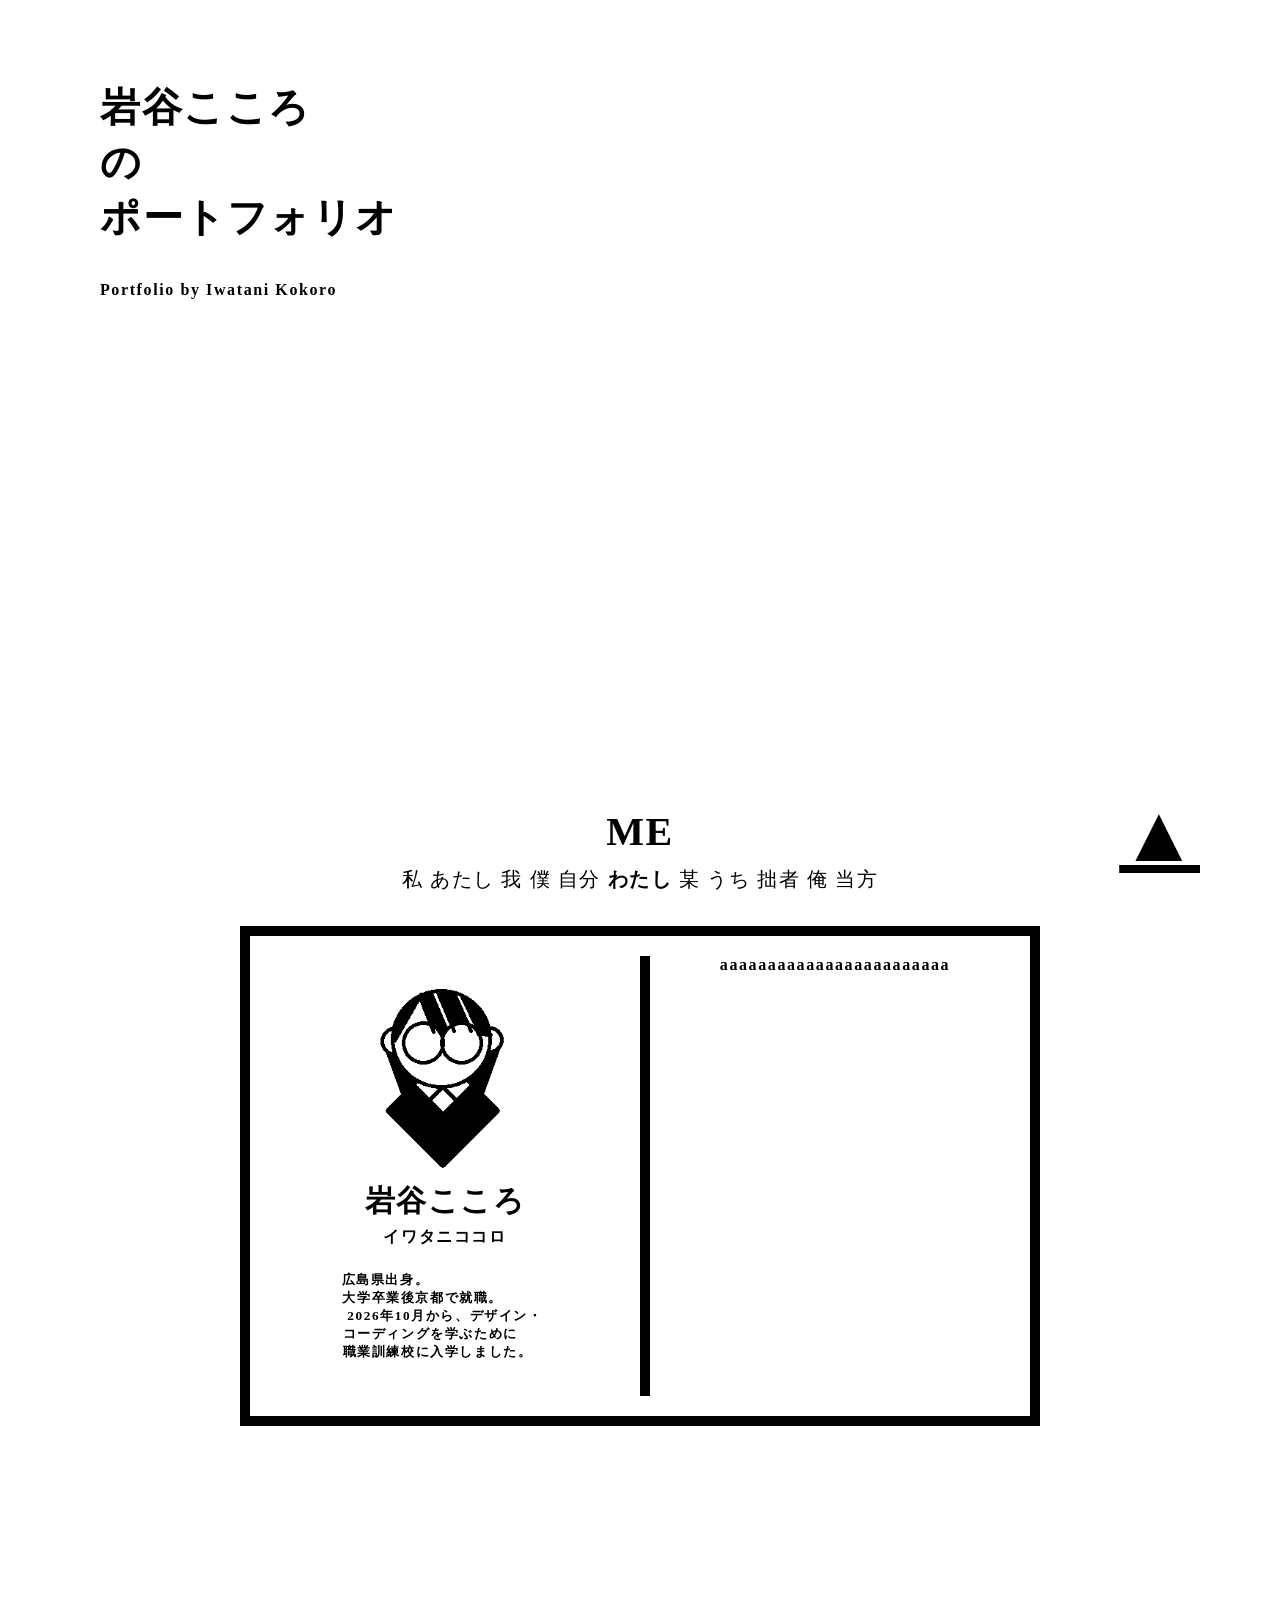
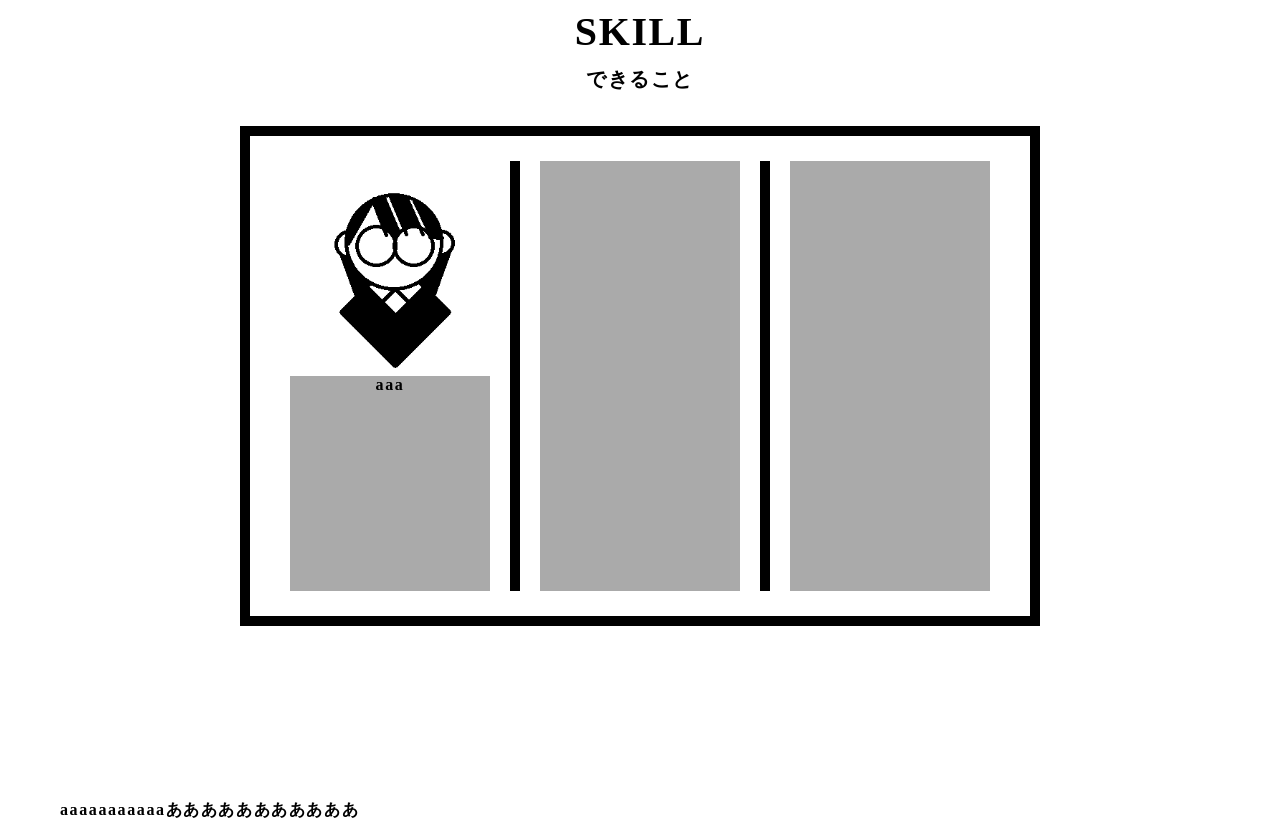
==== 02_homepage/index.html @ 26ed7f84 "Add files via upload" ====
<html>
	<head>
		<meta charset="UTF-8">
		<meta name="viewport" content="width=device-width, initial-scale=1.0">
		<meta name="robots" content="noindex">
		<link rel="stylesheet" href="style.css"> 
	</head>

	
    <body>
        <div class="page box">

            <div class="box1" style="position:relative;">
                <div style="position:absolute; width:1200px; top:80px; left:40px;">
                    
                    <div class="title">
                        岩谷こころ<br>
                        の<br>
                        ポートフォリオ
                    </div><br><br>
                    Portfolio by Iwatani Kokoro

                </div>
            </div>

            <div class="box2">
					<p class="title">
                        ME
                    </p>
					<p class="title2">
                        <span style="font-weight: 300;">
                            私 あたし 我 僕 自分 
                        </span>
                        <strong>
                            わたし
                        </strong>
                        <span style="font-weight: 300;">
                            某 うち 拙者 俺 当方
                        </span>
                    </p>

                    <div class="blank">
                    </div>

                    <div class="center">
					    <div class="box3 border-left">
                            <img src="image/me.png" height="50%">
						    <p class="title3">
                                岩谷こころ
                            </p>
                            <P>
                                イワタニココロ
                            </P>
                            
                            <h5>
                                広島県出身。&emsp;&emsp;&emsp;&emsp;&emsp;&emsp;&emsp;&emsp;<br>
                                大学卒業後京都で就職。&emsp;&emsp;&emsp;<br>
                                2026年10月から、デザイン・<br>
                                コーディングを学ぶために&emsp;&emsp;<br>
                                職業訓練校に入学しました。&emsp;
                            </h5>

					    </div>

					    <div class="box3 border-right" style="position:relative;">
                            <div style="position:absolute; width:400px; height:440px; 
                                top:20px; left:0px; border-left: 10px solid #000;">
                            </div>
						    aaaaaaaaaaaaaaaaaaaaaaaa
					    </div>

					    <div style="clear:both;"></div>


			        </div>



                    
			</div>


            <div class="box2">
					<p class="title">
                        SKILL
                    </p>
					<p class="title2">
                       できること
                    </p>

                    <div class="blank">
                    </div>

                        <div class="box4">
			                <div style="width:200px; height:430px; background-color:#aaaaaa;">
                                <img src="image/me.png" height="50%">
                                aaa
                            </div>

			                <div style="width:10px; height:430px; background-color:#000000;">
                            </div>

			                <div style="width:200px; height:430px; background-color:#aaaaaa;">

                            </div>

                            <div style="width:10px; height:430px; background-color:#000000;">
                            </div>

			                <div style="width:200px; height:430px; background-color:#aaaaaa;">

                            </div>
		                </div>
                        



            </div>   






            aaaaaaaaaaaあああああああああああ
        </div>





        <a href="#" id="return-to-top">▲</a>
    </body>



</html>
---- 02_homepage/style.css ----
html {
    scroll-behavior: smooth;
    margin: 0;
    padding: 0;
}

* {
    box-sizing: border-box;
}

body {
    margin: 0;
    padding: 0;
    font-weight: bold;
    letter-spacing: 0.1em;
}

div {
    overflow: hidden;
    width: 100%;
    max-width: 1200px;
    margin: 0 auto;
}

a {
    cursor: pointer;
}

p {
  line-height: 1.5;
  margin-top: 2px;
  margin-bottom: 2px;
}

#return-to-top {
    position: fixed;
    bottom: 10px;
    right: 60px;
    padding: 10px 20px;
    border-radius: 5px;
    cursor: pointer;
	font-size:80px;
	color:#000000;
}

.page {
  width: 100%;
  max-width: 1200px;
  margin: 0 auto;
  padding: 0 20px;
}

.box{
	overflow-wrap: break-word;
}

.title {
	font-size:40px;
	color:#000000
}

.title2 {
    font-size:20px;
    color:#000000
}

.title3 {
    font-size:30px;
    color:#000000
}

.center {
	margin:0 auto; 
	width:800px; 
	box-sizing:border-box;
}

.blank {
    width: 100%;
    max-width: 1200px;
    height: 30px;
    background-color: #ffffff;
    margin: 0 auto;
}

.box1 {
    width: 100%;
    max-width: 1200px;
    height: 800px;
    background-color: #ffffff;
    margin: 0 auto;
}

.box2 {
    width: 100%;
    max-width: 1200px;
    height: 800px;
    background-color: #ffffff;
    text-align: center;
    margin: 0 auto;
}

.box3{
    float: left;
    width: 400px;
    max-width: 400px;
    height: 500px;
    background-color: #ffffff;
    box-sizing: border-box;
    padding: 20px;
}

.box4 {
    width:800px; 
    height:500px;
    margin:0 auto; 
    border:10px solid #000000; 
    padding:30px; display:flex; 
    justify-content:space-between; 
    align-items:center;
}

.border {
    border: 10px solid #000000; 
}



.border-left {
    border-left: 10px solid #000000;
    border-right: 0px solid #000000;
    border-top: 10px solid #000000;
    border-bottom: 10px solid #000000;
}

.border-right {
    border-left: 0px solid #000000;
    border-right: 10px solid #000000;
    border-top: 10px solid #000000;
    border-bottom: 10px solid #000000;
}
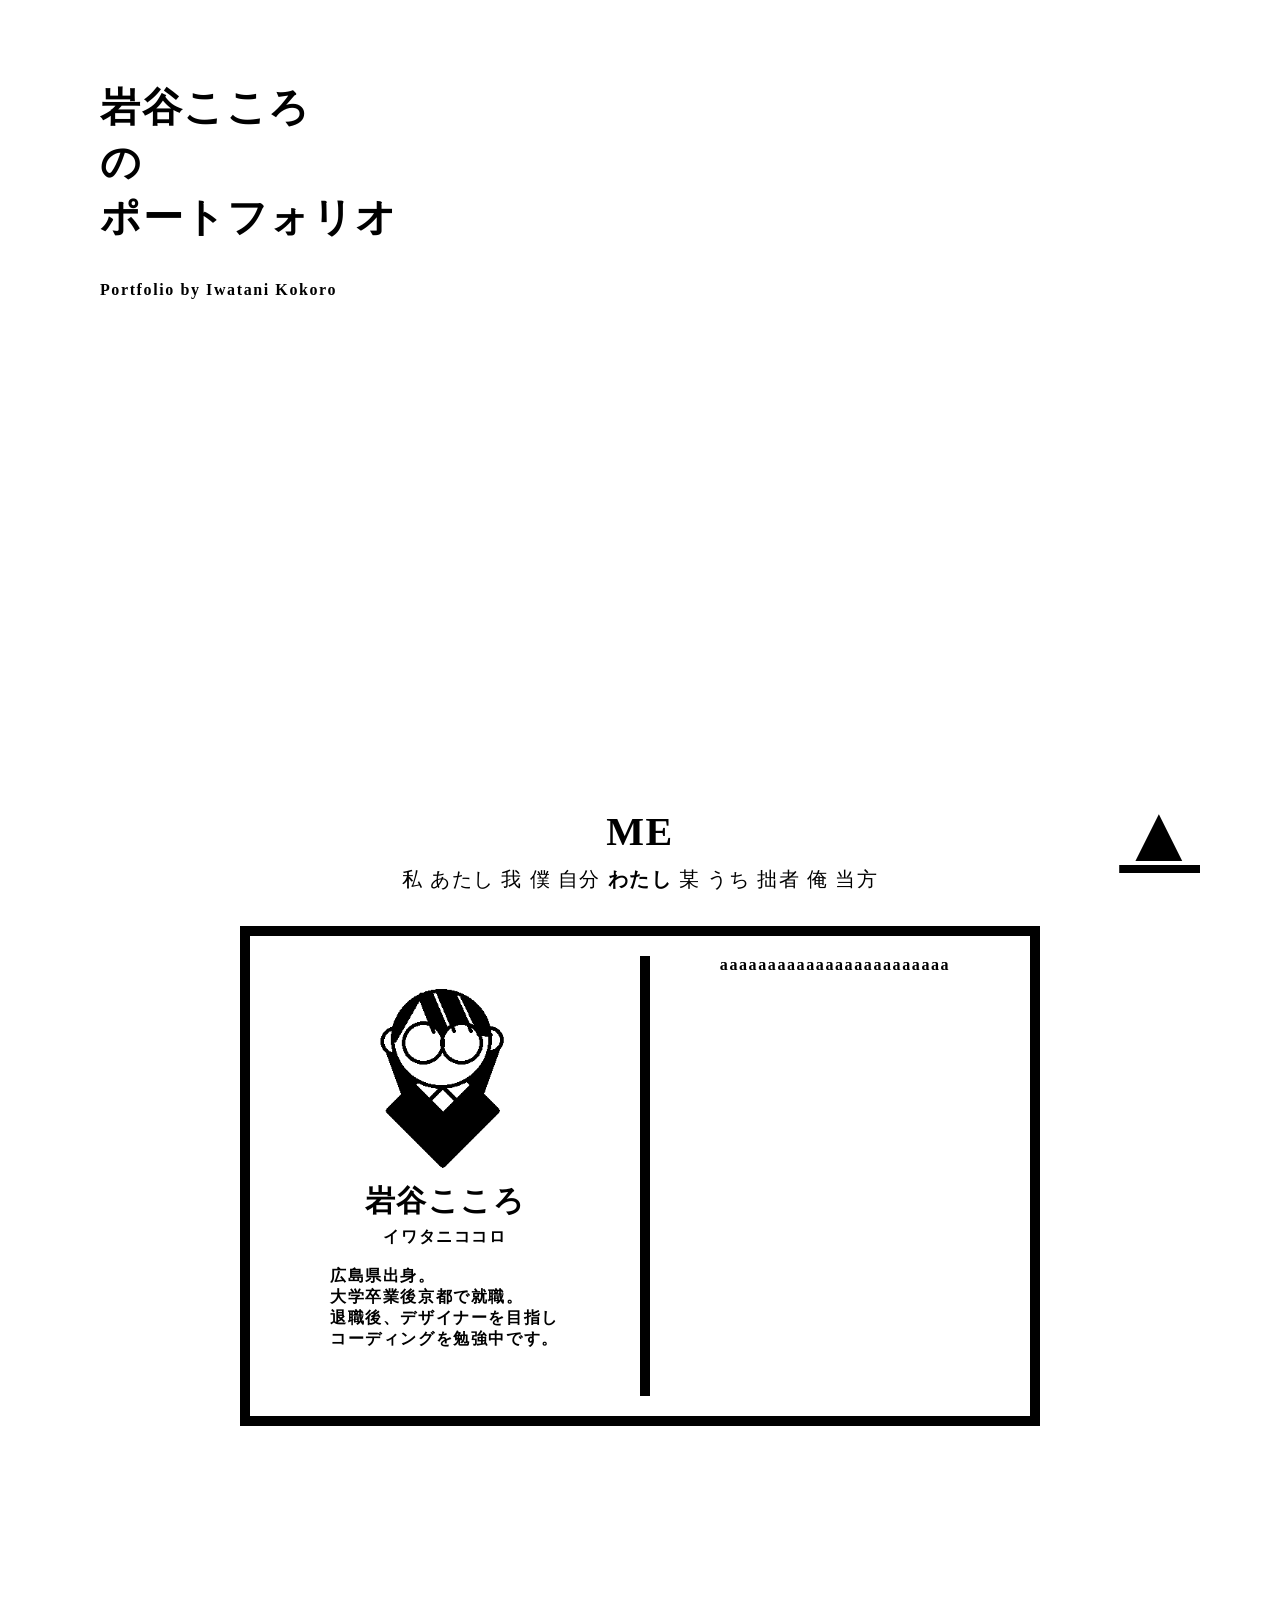
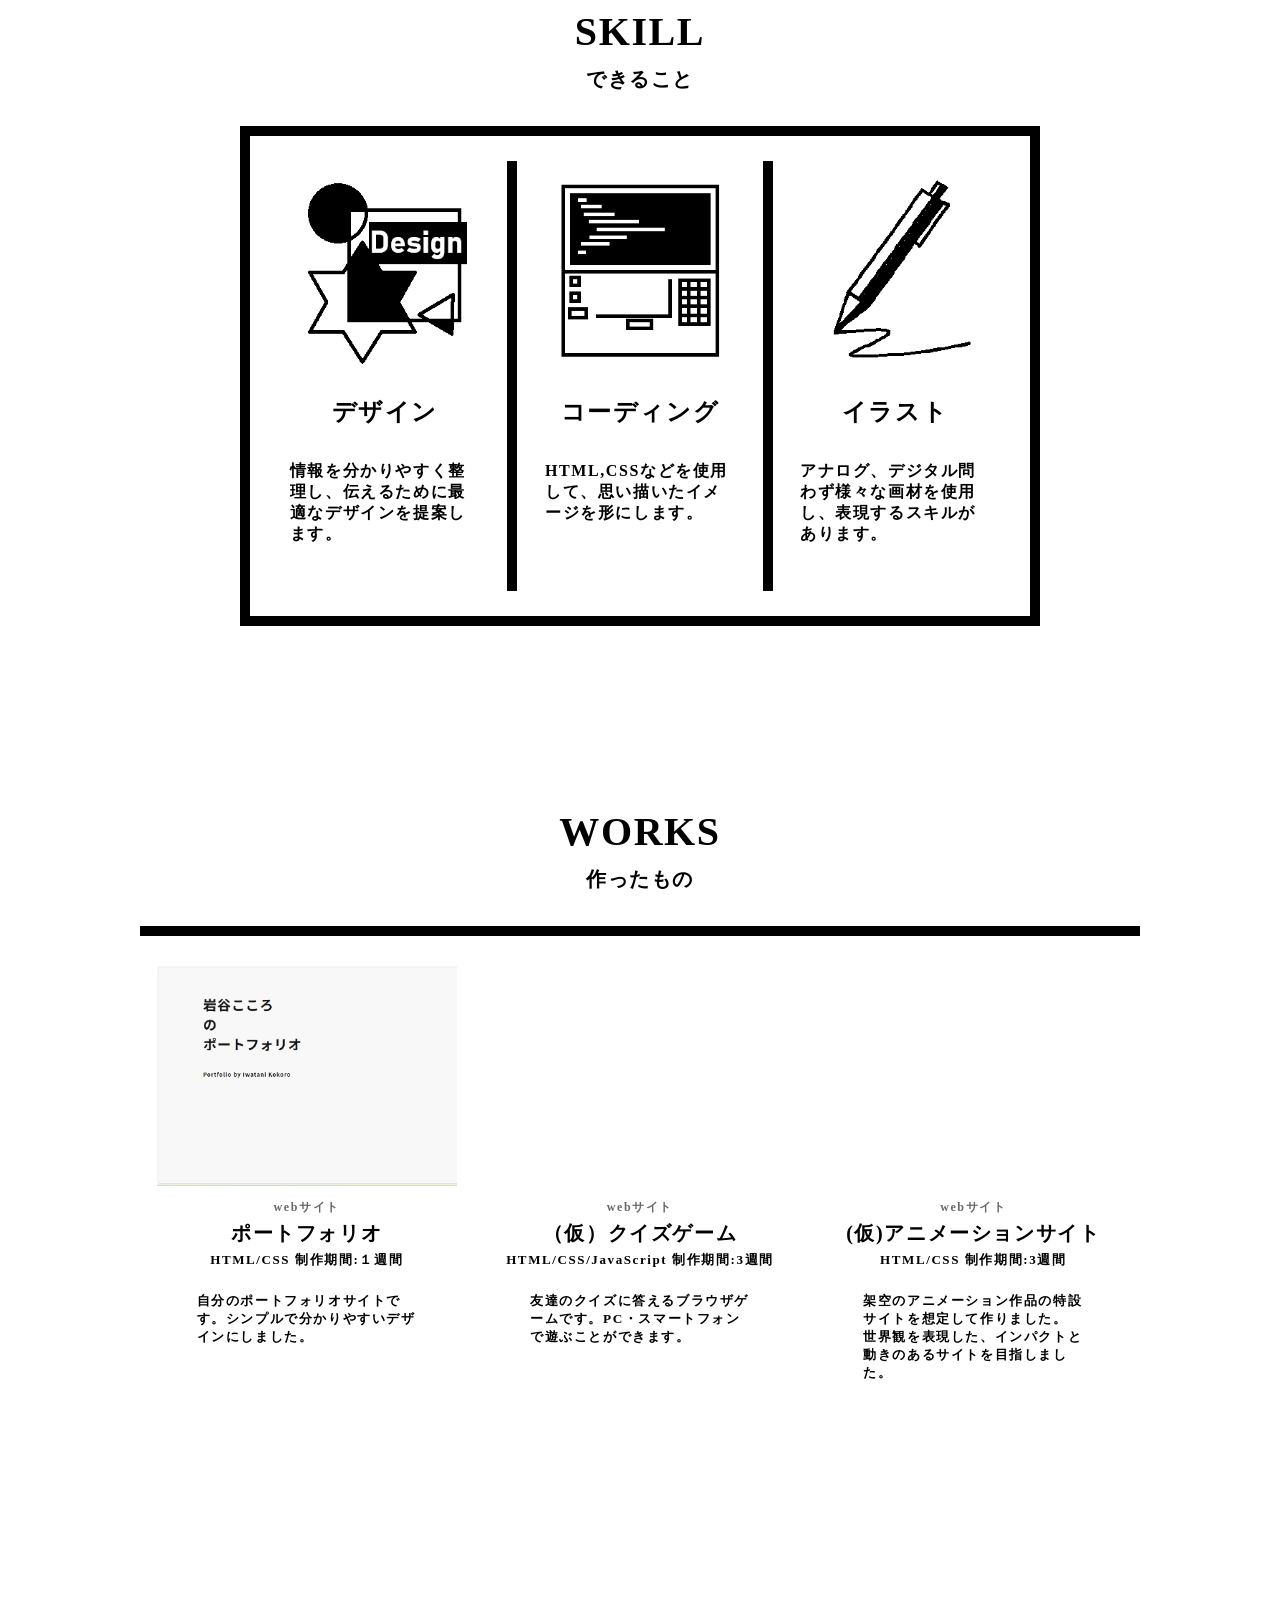
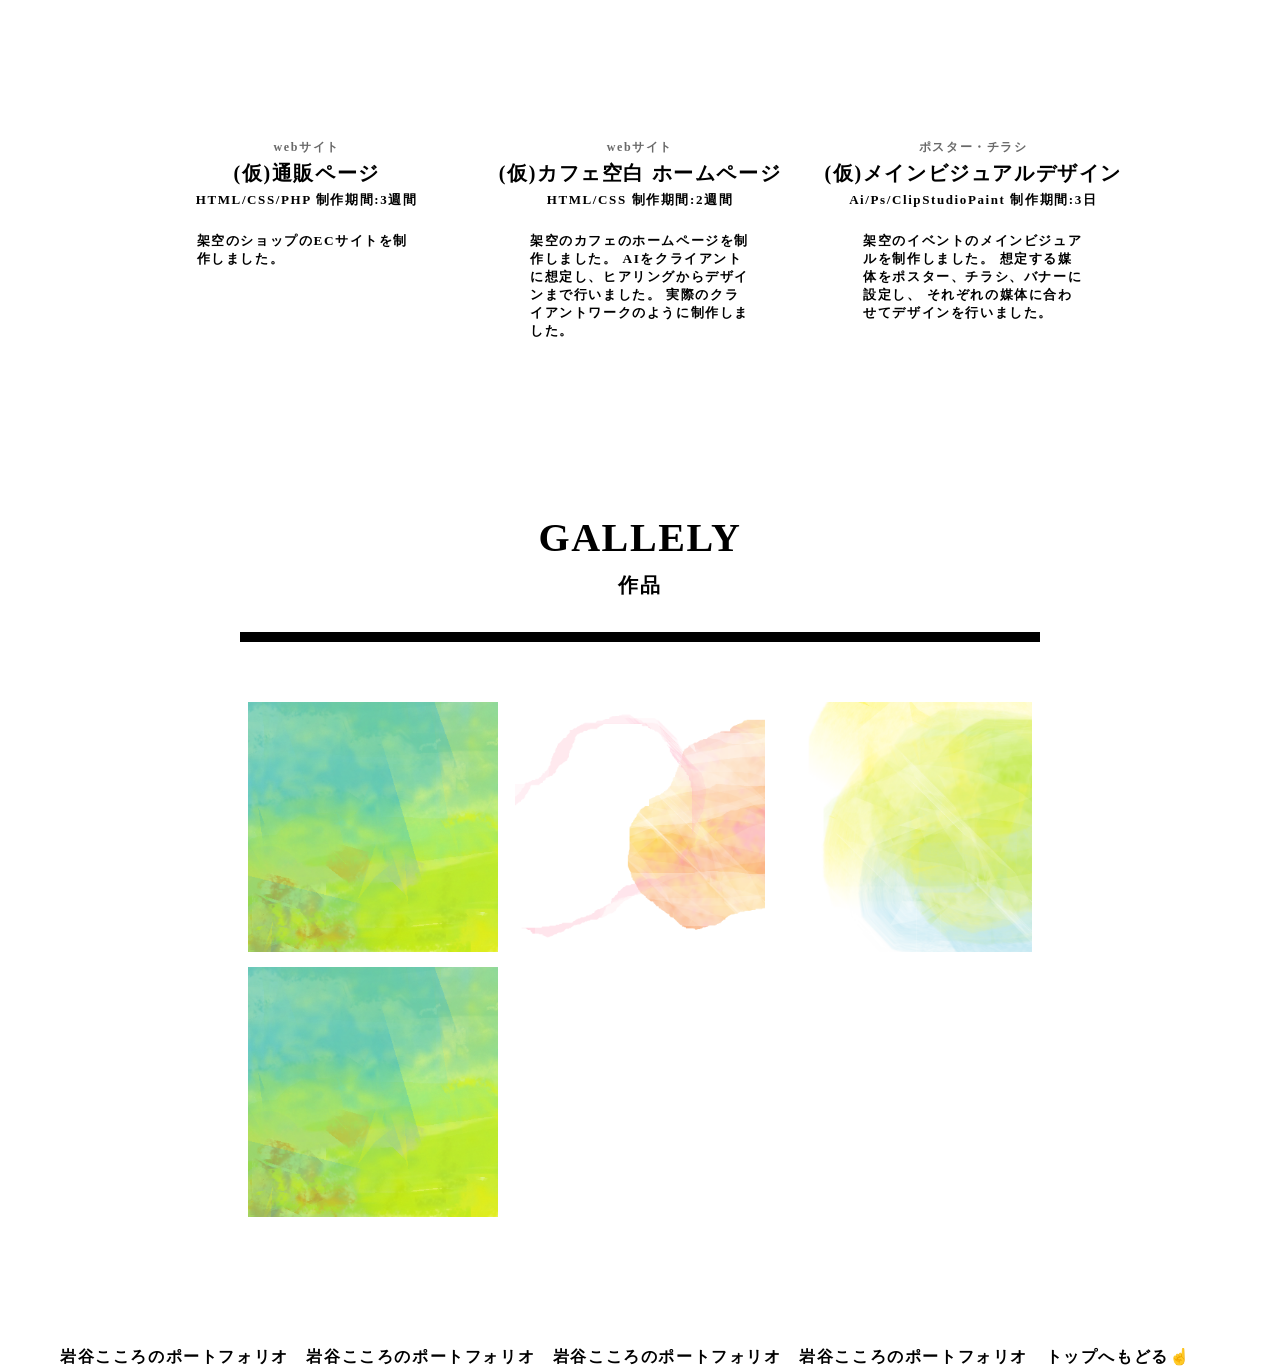
==== commit 5930c655: "Add files via upload" ====
--- a/02_homepage/index.html
+++ b/02_homepage/index.html
@@ -4,6 +4,8 @@
 		<meta name="viewport" content="width=device-width, initial-scale=1.0">
 		<meta name="robots" content="noindex">
 		<link rel="stylesheet" href="style.css"> 
+        <link rel="stylesheet" href="hover.css"> 
+
 	</head>
 
 	
@@ -23,106 +25,295 @@
                 </div>
             </div>
 
+            <div class="box2" style="height: 800px;">
+				<p class="title">
+                    ME
+                </p>
+				<p class="title2">
+                    <span style="font-weight: 300;">
+                        私 あたし 我 僕 自分 
+                    </span>
+                    <strong>
+                        わたし
+                    </strong>
+                    <span style="font-weight: 300;">
+                        某 うち 拙者 俺 当方
+                    </span>
+                </p>
+                <div class="blank"></div>
+
+                <div class="center">
+					<div class="box3 border-left" style="position:relative;">
+                        <img src="image/me.png" height="50%">
+						<p class="title3">
+                            岩谷こころ
+                        </p>
+                        <P>
+                            イワタニココロ
+                        </P>
+                            
+                        <div style="position:absolute; top:330px; left:0px; text-align: left; padding-left: 80px; padding-right: 80px;">
+                            広島県出身。<br>
+                            大学卒業後京都で就職。<br>
+                            退職後、デザイナーを目指し<br>
+                            コーディングを勉強中です。<br>
+                        </div>
+					</div>
+
+					<div class="box3 border-right" style="position:relative;">
+                        <div style="position:absolute; width:400px; height:440px; top:20px; left:0px; border-left: 10px solid #000;">
+                        </div>
+						aaaaaaaaaaaaaaaaaaaaaaaa
+					</div>
+
+					<div style="clear:both;"></div>
+
+			    </div> 
+		    </div>
+
+
+            <div class="box2" style="height: 800px;">
+				<p class="title">
+                    SKILL
+                </p>
+				<p class="title2">
+                    できること
+                </p>
+                <div class="blank"></div>
+
+                <div class="box4">
+
+                    <div style="width:1px; height:430px;">
+                    </div>
+
+			        <div class="box5" style="position:relative;">
+                        <img src="image/icon_design.png" height="50%">
+                        <h2>デザイン</h2> 
+                            <div style="position:absolute;" class="box6">
+                                情報を分かりやすく整理し、伝えるために最適なデザインを提案します。
+                            </div>
+                    </div>
+
+			        <div style="width:10px; height:430px; background-color:#000000;">
+                    </div>
+
+			        <div class="box5" style="position:relative;">
+                        <img src="image/icon_cording.png" height="50%">
+                        <h2>コーディング</h2> 
+                            <div style="position:absolute;" class="box6">
+                                HTML,CSSなどを使用して、思い描いたイメージを形にします。
+                            </div>
+                    </div>
+
+                    <div style="width:10px; height:430px; background-color:#000000;">
+                    </div>
+
+			        <div class="box5" style="position:relative;">
+                        <img src="image/icon_drawing.png" height="50%">
+                        <h2>イラスト</h2> 
+                            <div style="position:absolute;" class="box6">
+                                アナログ、デジタル問わず様々な画材を使用し、表現するスキルがあります。
+                            </div>
+                    </div>
+                    
+                    <div style="width:1px; height:430px;">
+                    </div>
+
+		        </div>
+            </div>   
+
+
             <div class="box2">
-					<p class="title">
-                        ME
-                    </p>
-					<p class="title2">
-                        <span style="font-weight: 300;">
-                            私 あたし 我 僕 自分 
-                        </span>
-                        <strong>
-                            わたし
-                        </strong>
-                        <span style="font-weight: 300;">
-                            某 うち 拙者 俺 当方
-                        </span>
-                    </p>
-
-                    <div class="blank">
-                    </div>
-
-                    <div class="center">
-					    <div class="box3 border-left">
-                            <img src="image/me.png" height="50%">
-						    <p class="title3">
-                                岩谷こころ
-                            </p>
-                            <P>
-                                イワタニココロ
-                            </P>
-                            
-                            <h5>
-                                広島県出身。&emsp;&emsp;&emsp;&emsp;&emsp;&emsp;&emsp;&emsp;<br>
-                                大学卒業後京都で就職。&emsp;&emsp;&emsp;<br>
-                                2026年10月から、デザイン・<br>
-                                コーディングを学ぶために&emsp;&emsp;<br>
-                                職業訓練校に入学しました。&emsp;
-                            </h5>
-
-					    </div>
-
-					    <div class="box3 border-right" style="position:relative;">
-                            <div style="position:absolute; width:400px; height:440px; 
-                                top:20px; left:0px; border-left: 10px solid #000;">
-                            </div>
-						    aaaaaaaaaaaaaaaaaaaaaaaa
-					    </div>
-
-					    <div style="clear:both;"></div>
-
-
-			        </div>
-
-
-
-                    
-			</div>
-
+				<p class="title">
+                    WORKS
+                </p>
+				<p class="title2">
+                    作ったもの
+                </p>
+                <div class="blank"></div>
+
+                <div style=" width: 1000px; height:10px; background-color: #000000;">
+                </div>
+                <div class="blank"></div>
+
+                <div class="box7">
+                    <div class="box8">
+                        <img class="hvr-grow" src="image/work01.png" height="100%">
+                    </div>
+
+                    <div class="box8">
+                    </div>
+
+                    <div class="box8">
+                    </div>
+                </div>
+
+                <div class="blank2"></div>
+
+                <div class="box7">
+                    <div class="box8">
+                        <p class="title5">webサイト</p>
+                        <p class="title2">
+                            ポートフォリオ
+                        </p>
+                        <p class="title4">
+                            HTML/CSS 制作期間:１週間
+                        </p>
+                        <h5 style="padding-left: 40px; padding-right: 40px; text-align: left;">
+                            自分のポートフォリオサイトです。シンプルで分かりやすいデザインにしました。
+                        </h5>
+                    </div>
+
+                    <div class="box8">
+                        <p class="title5">webサイト</p>
+                        <p class="title2">
+                            （仮）クイズゲーム
+                        </p>
+                        <p class="title4">
+                            HTML/CSS/JavaScript 制作期間:3週間
+                        </p>
+                        <h5 style="padding-left: 40px; padding-right: 40px; text-align: left;">
+                            友達のクイズに答えるブラウザゲームです。PC・スマートフォンで遊ぶことができます。
+                        </h5>
+                    </div>
+
+                    <div class="box8">
+                        <p class="title5">webサイト</p>
+                        <p class="title2">
+                            (仮)アニメーションサイト
+                        </p>
+                        <p class="title4">
+                            HTML/CSS 制作期間:3週間
+                        </p>
+                        <h5 style="padding-left: 40px; padding-right: 40px; text-align: left;">
+                            架空のアニメーション作品の特設サイトを想定して作りました。
+                            世界観を表現した、インパクトと動きのあるサイトを目指しました。
+                        </h5>
+                    </div>
+                </div>
+
+                <div class="blank"></div>
+                <div class="blank"></div>
+
+                <div class="blank"></div>
+
+                <div class="box7">
+                    <div class="box8">
+                    </div>
+
+                    <div class="box8">
+                    </div>
+
+                    <div class="box8">
+                    </div>
+                </div>
+
+                <div class="blank2"></div>
+
+                <div class="box7">
+                    <div class="box8">
+                        <p class="title5">webサイト</p>
+                        <p class="title2">
+                            (仮)通販ページ
+                        </p>
+                        <p class="title4">
+                            HTML/CSS/PHP 制作期間:3週間
+                        </p>
+                        <h5 style="padding-left: 40px; padding-right: 40px; text-align: left;">
+                            架空のショップのECサイトを制作しました。
+                        </h5>
+                    </div>
+
+                    <div class="box8">
+                        <p class="title5">webサイト</p>
+                        <p class="title2">
+                            (仮)カフェ空白 ホームページ
+                        </p>
+                        <p class="title4">
+                            HTML/CSS 制作期間:2週間
+                        </p>
+                        <h5 style="padding-left: 40px; padding-right: 40px; text-align: left;">
+                            架空のカフェのホームページを制作しました。
+                            AIをクライアントに想定し、ヒアリングからデザインまで行いました。
+                            実際のクライアントワークのように制作しました。
+                        </h5>
+                    </div>
+
+                    <div class="box8">
+                        <p class="title5">ポスター・チラシ</p>
+                        <p class="title2">
+                            (仮)メインビジュアルデザイン
+                        </p>
+                        <p class="title4">
+                            Ai/Ps/ClipStudioPaint 制作期間:3日
+                        </p>
+                        <h5 style="padding-left: 40px; padding-right: 40px; text-align: left;">
+                            架空のイベントのメインビジュアルを制作しました。
+                            想定する媒体をポスター、チラシ、バナーに設定し、
+                            それぞれの媒体に合わせてデザインを行いました。
+                        </h5>
+                    </div>
+                </div>
+
+            </div>
+
+            <div class="blank"></div>
+            <div class="blank"></div>
+            <div class="blank"></div>
+            <div class="blank"></div>
+            <div class="blank"></div>
 
             <div class="box2">
-					<p class="title">
-                        SKILL
-                    </p>
-					<p class="title2">
-                       できること
-                    </p>
-
-                    <div class="blank">
-                    </div>
-
-                        <div class="box4">
-			                <div style="width:200px; height:430px; background-color:#aaaaaa;">
-                                <img src="image/me.png" height="50%">
-                                aaa
-                            </div>
-
-			                <div style="width:10px; height:430px; background-color:#000000;">
-                            </div>
-
-			                <div style="width:200px; height:430px; background-color:#aaaaaa;">
-
-                            </div>
-
-                            <div style="width:10px; height:430px; background-color:#000000;">
-                            </div>
-
-			                <div style="width:200px; height:430px; background-color:#aaaaaa;">
-
-                            </div>
-		                </div>
-                        
-
-
-
-            </div>   
-
-
-
-
-
-
-            aaaaaaaaaaaあああああああああああ
+				<p class="title">
+                    GALLELY
+                </p>
+				<p class="title2">
+                    作品
+                </p>
+                <div class="blank"></div>
+
+                <div style=" width: 800px; height:10px; background-color: #000000;">
+                </div>
+                <div class="blank"></div>
+                <div class="blank"></div>
+
+                <div class="box9">
+                    <div class="box10">
+                        <img src="image/image01.png" height="100%">
+                    </div>
+
+                    <div class="box10">
+                        <img src="image/image02.png" height="100%">
+                    </div>
+
+                    <div class="box10">
+                        <img src="image/image03.png" height="100%">
+                    </div>
+                </div>
+                <div class="blank3"></div>
+
+                <div class="box9">
+                    <div class="box10">
+                        <img src="image/image01.png" height="100%">
+                    </div>
+
+                    <div class="box10">
+                    </div>
+
+                    <div class="box10">
+                    </div>
+                </div>
+                <div class="blank"></div>
+            </div>
+
+
+
+            <div style="width: 100%; height: 100px; background-color: #ffffff;">
+            </div>
+            <div style="width: 100%; background-color: #ffffff;">
+                岩谷こころのポートフォリオ　岩谷こころのポートフォリオ　岩谷こころのポートフォリオ　岩谷こころのポートフォリオ　トップへもどる☝
+            </div>
+
         </div>
 
 
--- a/02_homepage/style.css
+++ b/02_homepage/style.css
@@ -39,8 +39,8 @@
     padding: 10px 20px;
     border-radius: 5px;
     cursor: pointer;
-	font-size:80px;
-	color:#000000;
+	font-size: 80px;
+	color: #000000;
 }
 
 .page {
@@ -55,24 +55,34 @@
 }
 
 .title {
-	font-size:40px;
-	color:#000000
+	font-size: 40px;
+	color: #000000
 }
 
 .title2 {
-    font-size:20px;
-    color:#000000
+    font-size: 20px;
+    color: #000000
 }
 
 .title3 {
-    font-size:30px;
-    color:#000000
+    font-size: 30px;
+    color: #000000
+}
+
+.title4 {
+    font-size: 13px;
+    color: #000000
+}
+
+.title5 {
+    font-size: 12px;
+    color: #696969
 }
 
 .center {
 	margin:0 auto; 
-	width:800px; 
-	box-sizing:border-box;
+	width: 800px; 
+	box-sizing: border-box;
 }
 
 .blank {
@@ -83,6 +93,22 @@
     margin: 0 auto;
 }
 
+.blank2 {
+    width: 100%;
+    max-width: 1200px;
+    height: 10px;
+    background-color: #ffffff;
+    margin: 0 auto;
+}
+
+.blank3 {
+    width: 100%;
+    max-width: 1200px;
+    height: 15px;
+    background-color: #ffffff;
+    margin: 0 auto;
+}
+
 .box1 {
     width: 100%;
     max-width: 1200px;
@@ -94,7 +120,6 @@
 .box2 {
     width: 100%;
     max-width: 1200px;
-    height: 800px;
     background-color: #ffffff;
     text-align: center;
     margin: 0 auto;
@@ -111,14 +136,59 @@
 }
 
 .box4 {
-    width:800px; 
-    height:500px;
-    margin:0 auto; 
-    border:10px solid #000000; 
-    padding:30px; display:flex; 
-    justify-content:space-between; 
-    align-items:center;
-}
+    width: 800px; 
+    height: 500px;
+    margin: 0 auto; 
+    border: 10px solid #000000; 
+    padding: 0px; 
+    display: flex; 
+    justify-content: space-between; 
+    align-items: center;
+}
+
+.box5 {
+    width: 200px;
+    height: 430px;
+    background-color: #ffffff; 
+}
+
+.box6 {
+    top: 300px;
+    left: 0px;
+    text-align: left;
+    padding-left: 5px;
+    padding-right: 5px;
+}
+
+.box7 {
+    width: 1000px; 
+    height: 220px;
+    margin: 0 auto; 
+    padding:0px; display:flex; 
+    justify-content: space-between; 
+    align-items: center;
+}
+
+.box8 {
+    width: 300px;
+    height: 220px;
+    background-color: #ffffff;
+}
+
+.box9 {
+    width: 800px; 
+    margin: 0 auto;  
+    display: flex; 
+    justify-content: space-between; 
+    align-items: center;
+}
+
+.box10 {
+    width: 250px;
+    height: 250px;
+    background-color: #ffffff; 
+}
+
 
 .border {
     border: 10px solid #000000; 
@@ -138,4 +208,4 @@
     border-right: 10px solid #000000;
     border-top: 10px solid #000000;
     border-bottom: 10px solid #000000;
-}+}
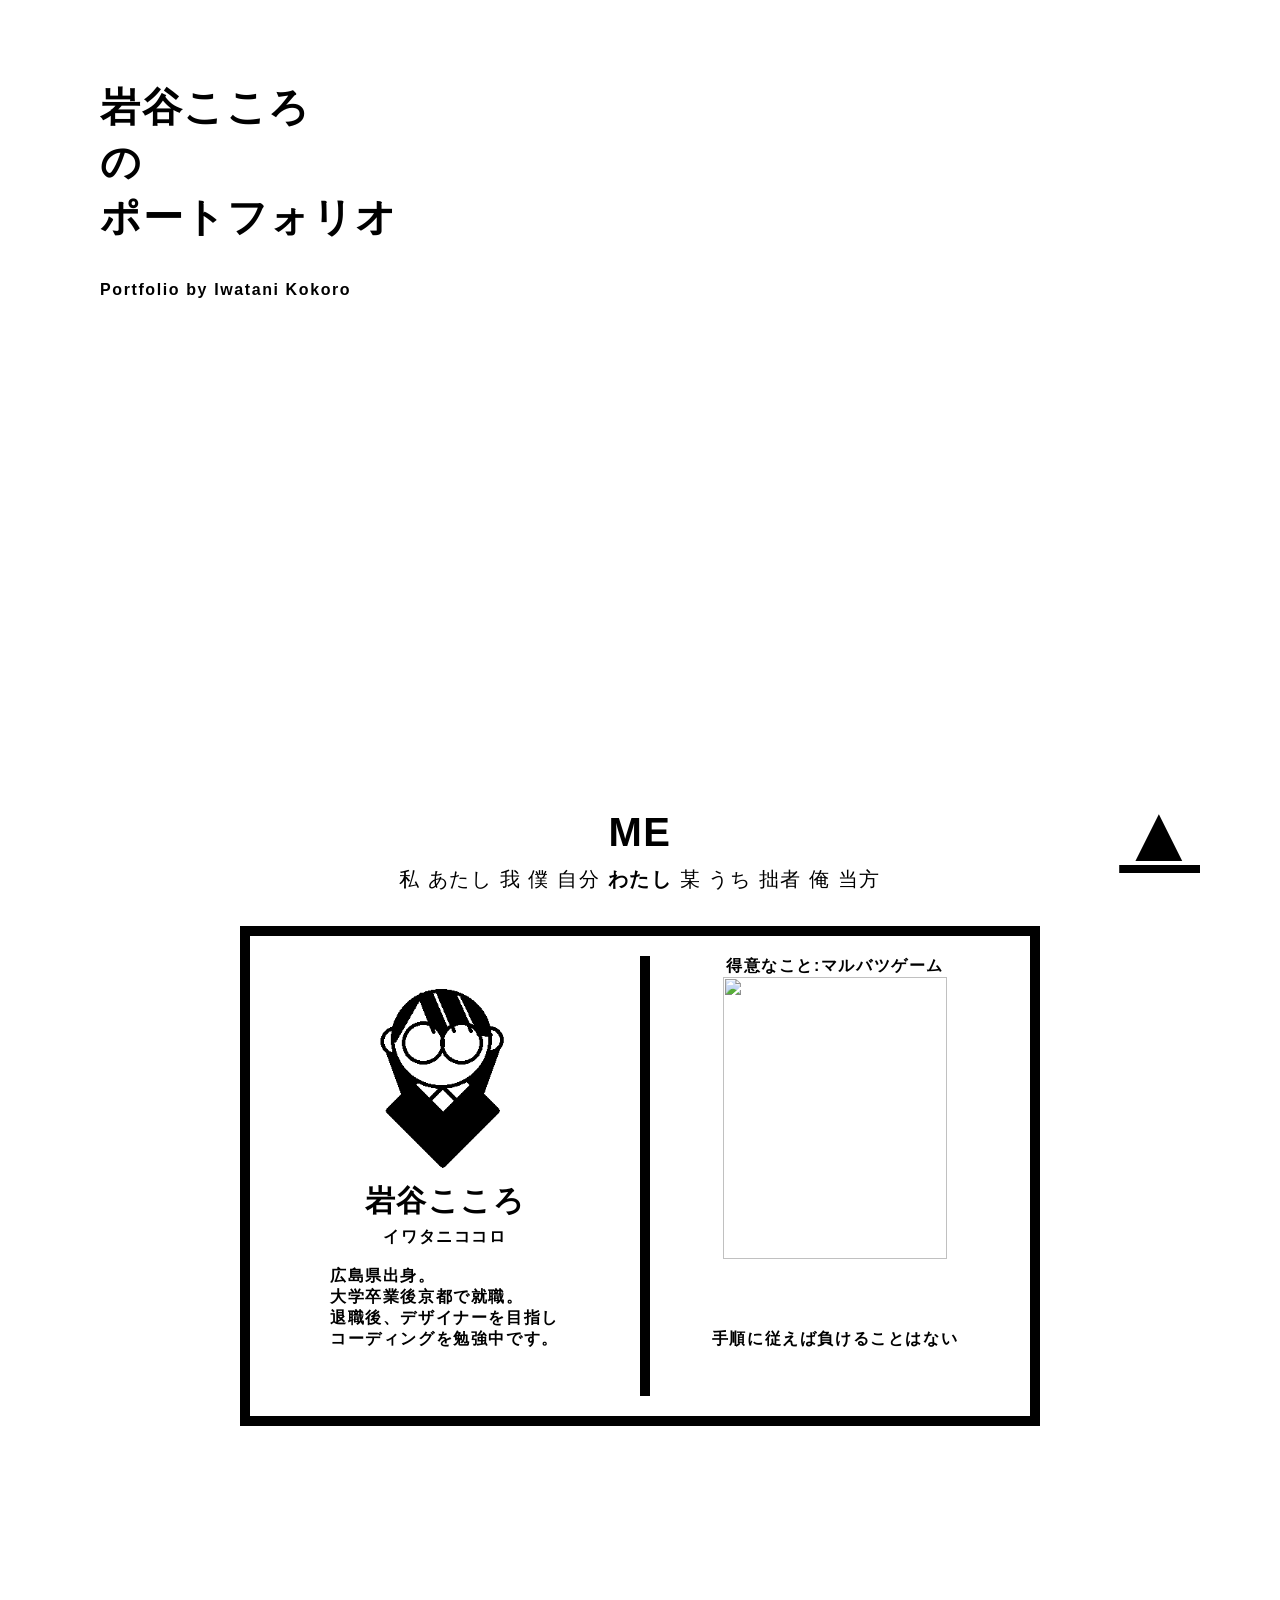
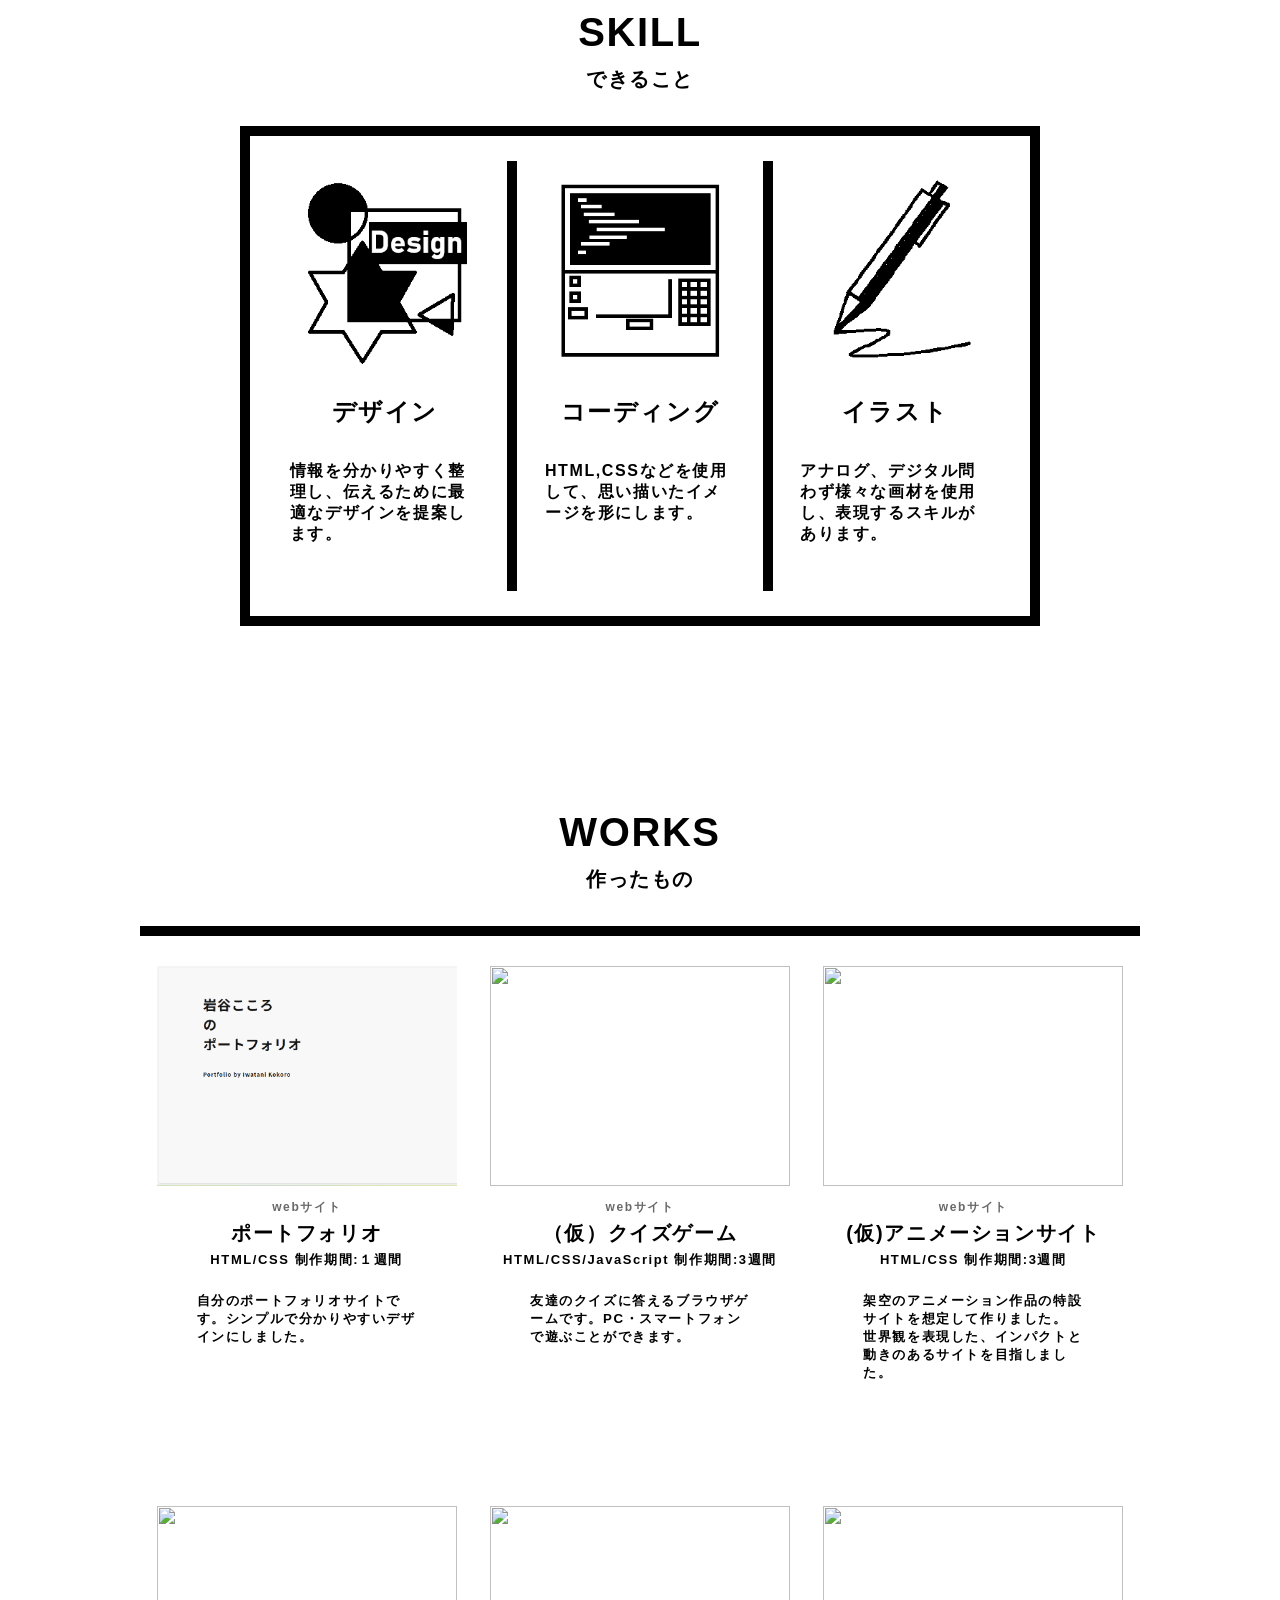
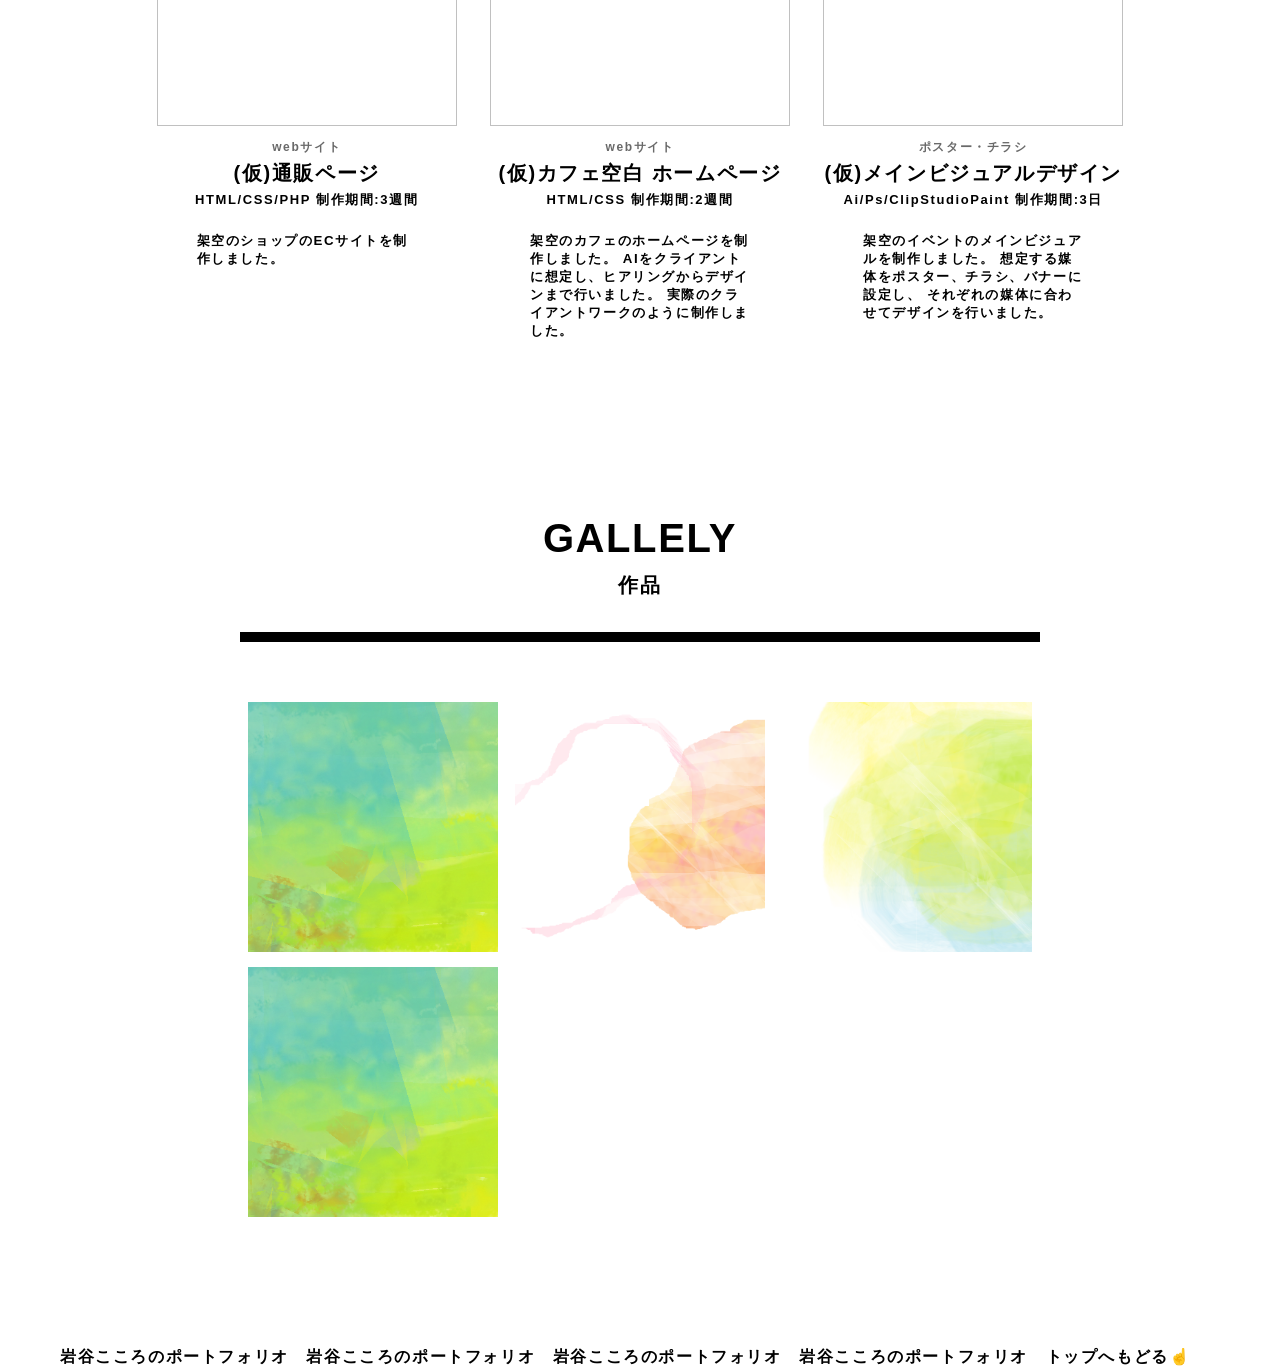
==== commit 8e1e1ab2: "Add files via upload" ====
--- a/02_homepage/index.html
+++ b/02_homepage/index.html
@@ -3,6 +3,7 @@
 		<meta charset="UTF-8">
 		<meta name="viewport" content="width=device-width, initial-scale=1.0">
 		<meta name="robots" content="noindex">
+        <meta name="viewport" contact="width=device-width, initial-scale=1.0">
 		<link rel="stylesheet" href="style.css"> 
         <link rel="stylesheet" href="hover.css"> 
 
@@ -63,7 +64,12 @@
 					<div class="box3 border-right" style="position:relative;">
                         <div style="position:absolute; width:400px; height:440px; top:20px; left:0px; border-left: 10px solid #000;">
                         </div>
-						aaaaaaaaaaaaaaaaaaaaaaaa
+						<div>
+                            得意なこと:マルバツゲーム
+                            <img src="image/game.png" height="80%">
+                            <br>
+                            手順に従えば負けることはない
+                        </div>
 					</div>
 
 					<div style="clear:both;"></div>
@@ -142,9 +148,11 @@
                     </div>
 
                     <div class="box8">
-                    </div>
-
-                    <div class="box8">
+                        <img class="hvr-grow" src="image/work02.png" height="100%">
+                    </div>
+
+                    <div class="box8">
+                        <img class="hvr-grow" src="image/work03.png" height="100%">
                     </div>
                 </div>
 
@@ -199,12 +207,16 @@
 
                 <div class="box7">
                     <div class="box8">
-                    </div>
-
-                    <div class="box8">
-                    </div>
-
-                    <div class="box8">
+                        <img class="hvr-grow" src="image/work04.png" height="100%">
+                    
+                    </div>
+
+                    <div class="box8">
+                        <img class="hvr-grow" src="image/work05.png" height="100%">
+                    </div>
+
+                    <div class="box8">
+                        <img class="hvr-grow" src="image/work06.png" height="100%">
                     </div>
                 </div>
 
--- a/02_homepage/style.css
+++ b/02_homepage/style.css
@@ -2,6 +2,24 @@
     scroll-behavior: smooth;
     margin: 0;
     padding: 0;
+}
+
+@media (max-width: 600px) {
+    .responsive-image {
+        background-image: url('small-image.jpg');
+    }
+}
+
+@media (min-width: 601px) and (max-width: 900px) {
+    .responsive-image {
+        background-image: url('medium-image.jpg');
+    }
+}
+
+@media (min-width: 901px) {
+    .responsive-image {
+        background-image: url('large-image.jpg');
+    }
 }
 
 * {
@@ -13,6 +31,7 @@
     padding: 0;
     font-weight: bold;
     letter-spacing: 0.1em;
+    font-family:"MS ゴシック", "MS Gothic", "Yu Gothic", "游ゴシック", YuGothic, "游ゴシック体", "ヒラギノ角ゴ Pro W3", sans-serif;
 }
 
 div {
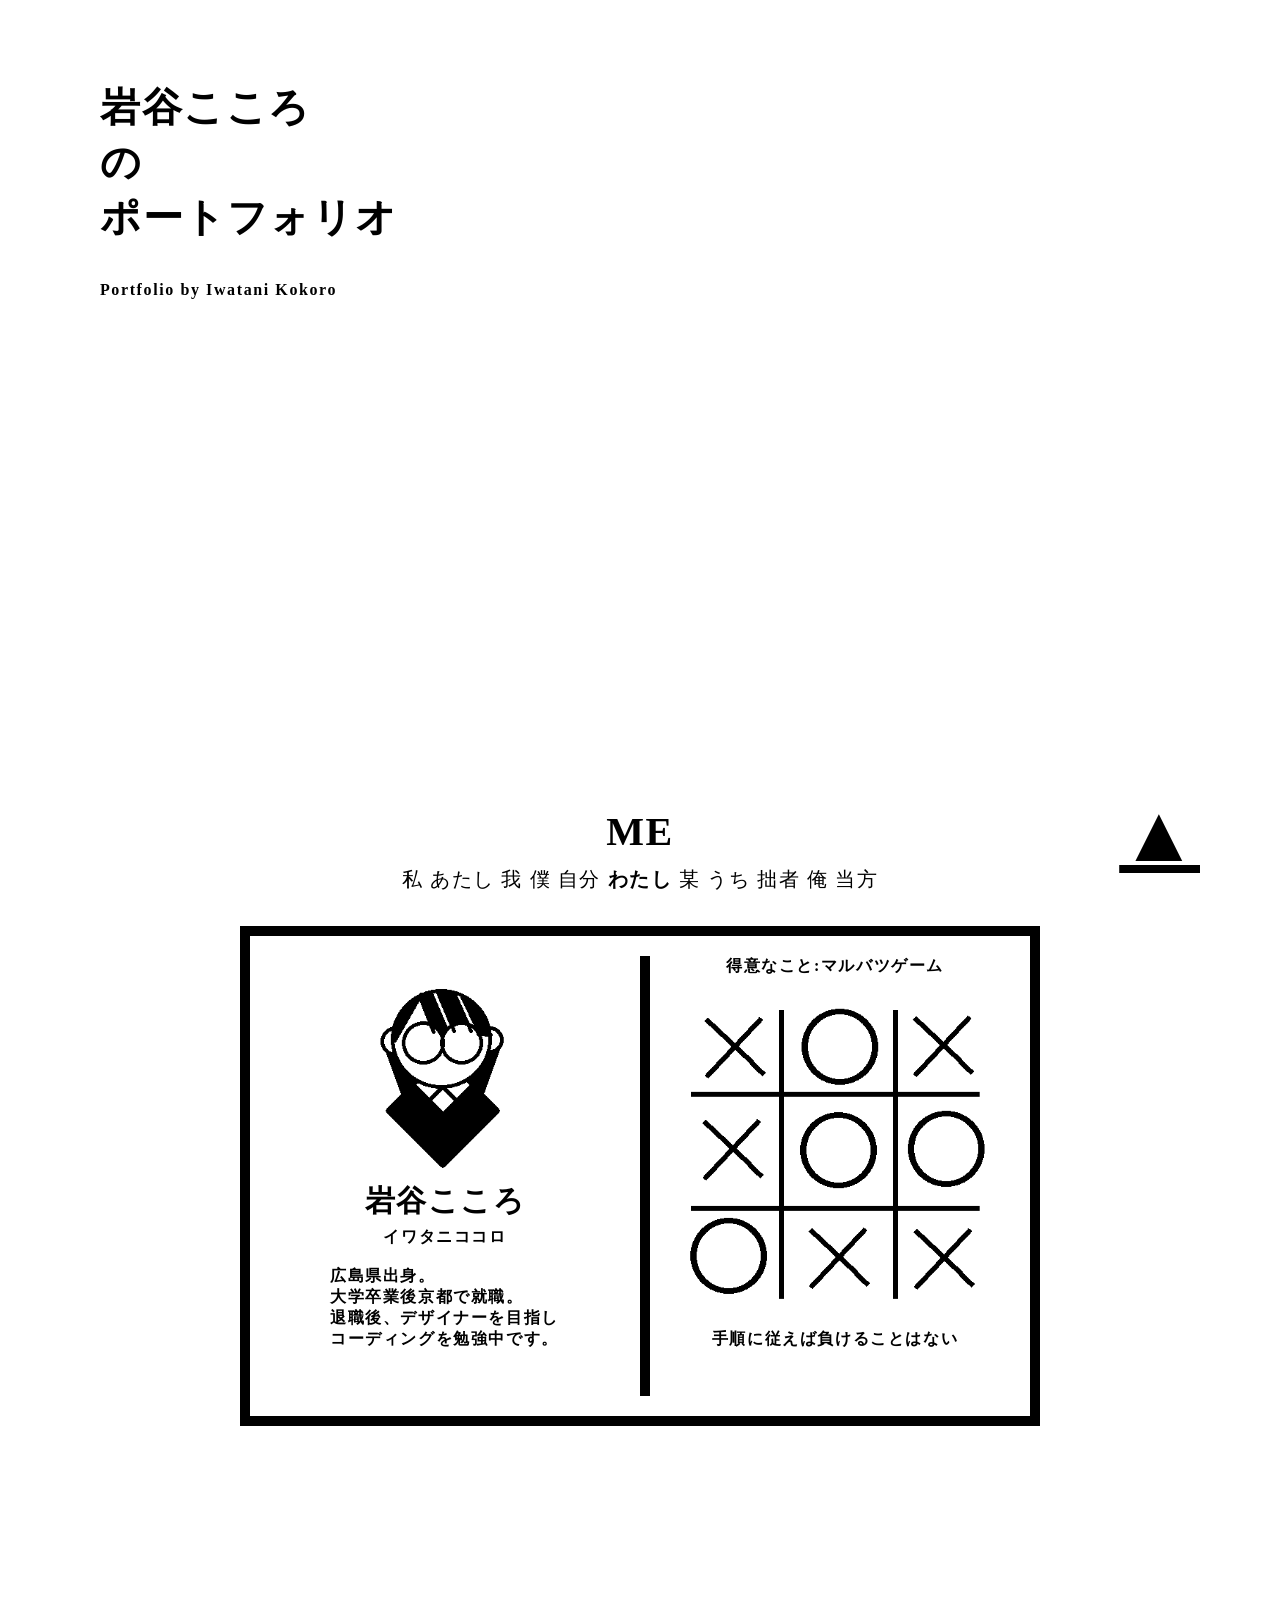
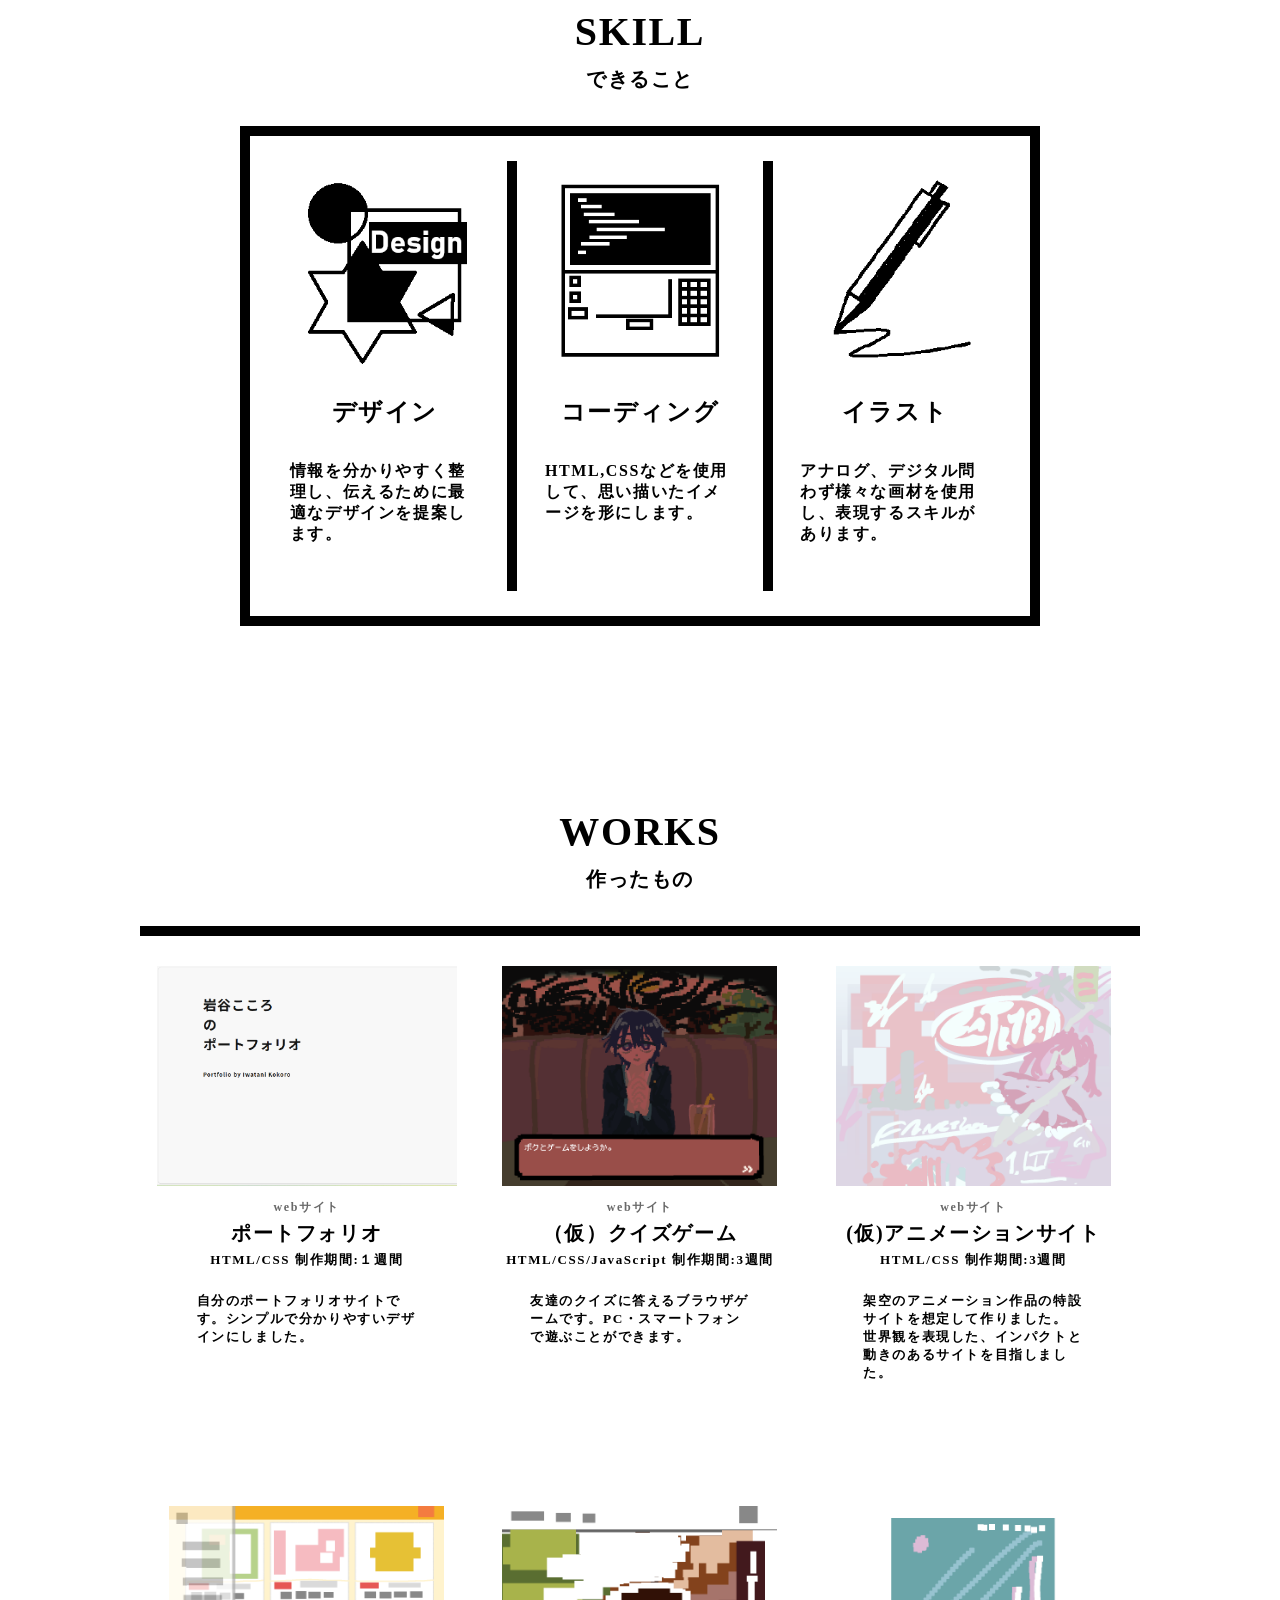
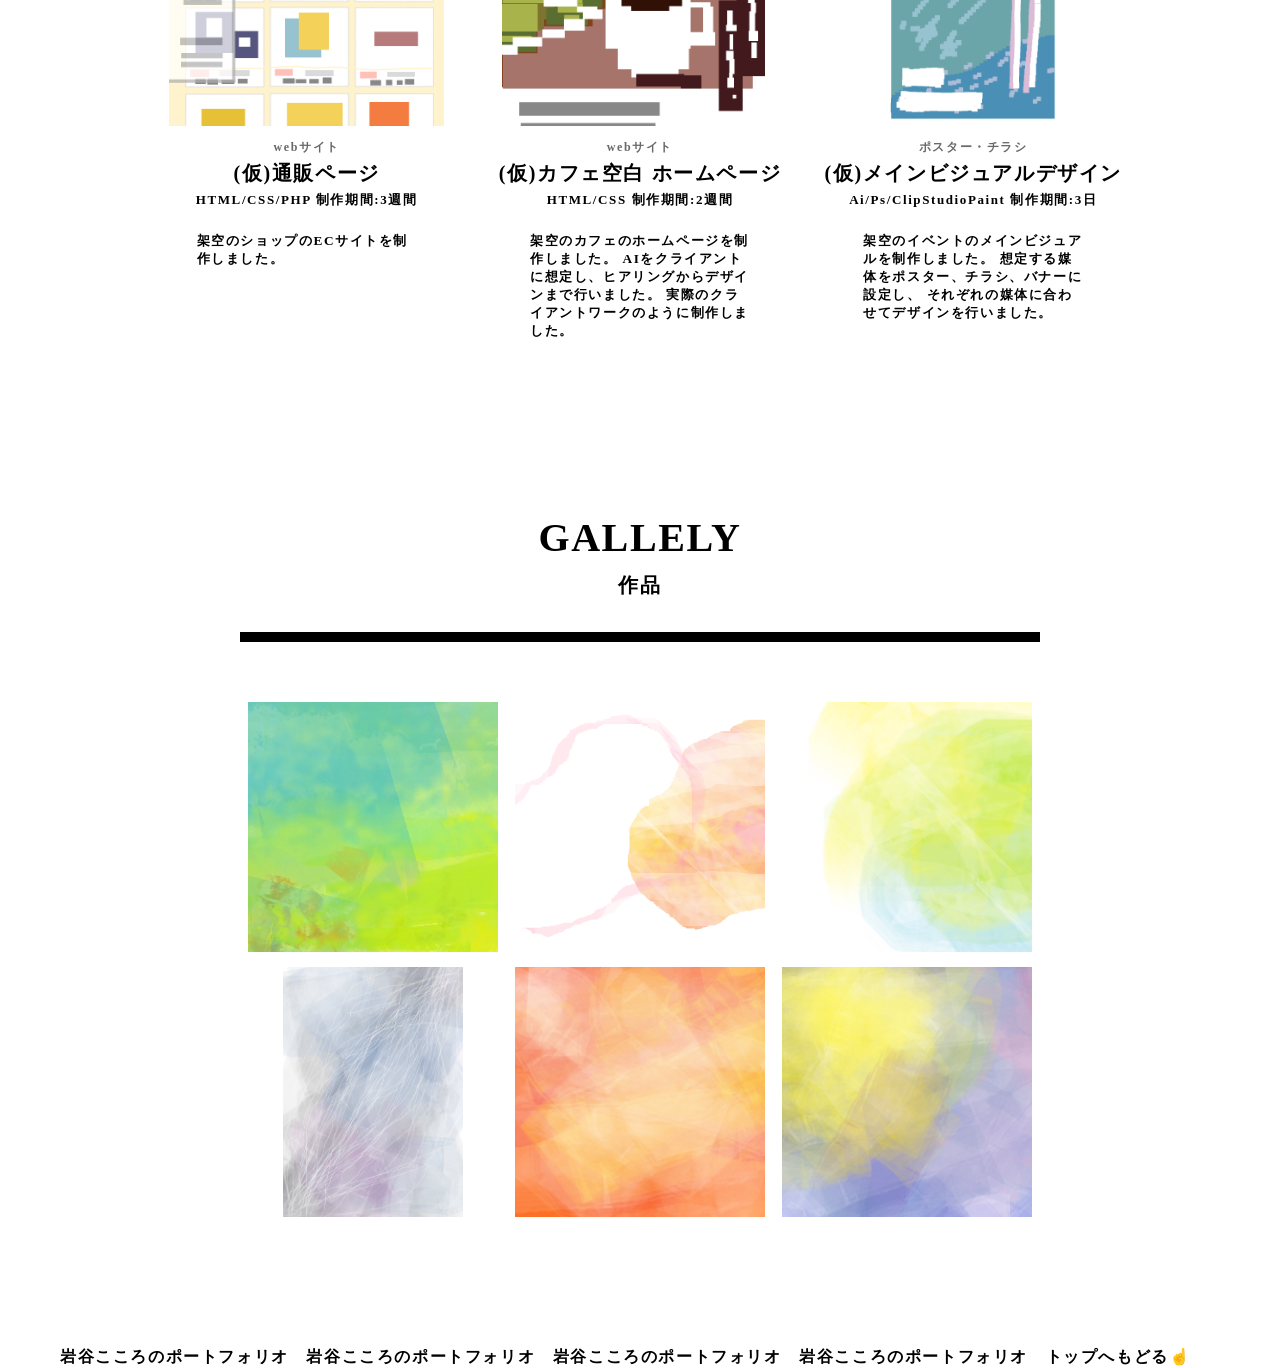
==== commit 9035ed1b: "Add files via upload" ====
--- a/02_homepage/index.html
+++ b/02_homepage/index.html
@@ -291,28 +291,30 @@
 
                 <div class="box9">
                     <div class="box10">
-                        <img src="image/image01.png" height="100%">
-                    </div>
-
-                    <div class="box10">
-                        <img src="image/image02.png" height="100%">
-                    </div>
-
-                    <div class="box10">
-                        <img src="image/image03.png" height="100%">
+                        <img src="image/img01.png" height="100%">
+                    </div>
+
+                    <div class="box10">
+                        <img src="image/img02.png" height="100%">
+                    </div>
+
+                    <div class="box10">
+                        <img src="image/img03.png" height="100%">
                     </div>
                 </div>
                 <div class="blank3"></div>
 
                 <div class="box9">
                     <div class="box10">
-                        <img src="image/image01.png" height="100%">
-                    </div>
-
-                    <div class="box10">
-                    </div>
-
-                    <div class="box10">
+                        <img src="image/img04.png" height="100%">
+                    </div>
+
+                    <div class="box10">
+                        <img src="image/img05.png" height="100%">
+                    </div>
+
+                    <div class="box10">
+                        <img src="image/img06.png" height="100%">
                     </div>
                 </div>
                 <div class="blank"></div>
--- a/02_homepage/style.css
+++ b/02_homepage/style.css
@@ -31,7 +31,7 @@
     padding: 0;
     font-weight: bold;
     letter-spacing: 0.1em;
-    font-family:"MS ゴシック", "MS Gothic", "Yu Gothic", "游ゴシック", YuGothic, "游ゴシック体", "ヒラギノ角ゴ Pro W3", sans-serif;
+    font-family:"ヒラギノ角ゴ Pro W3", "MS ゴシック", "MS Gothic" sans-serif;
 }
 
 div {
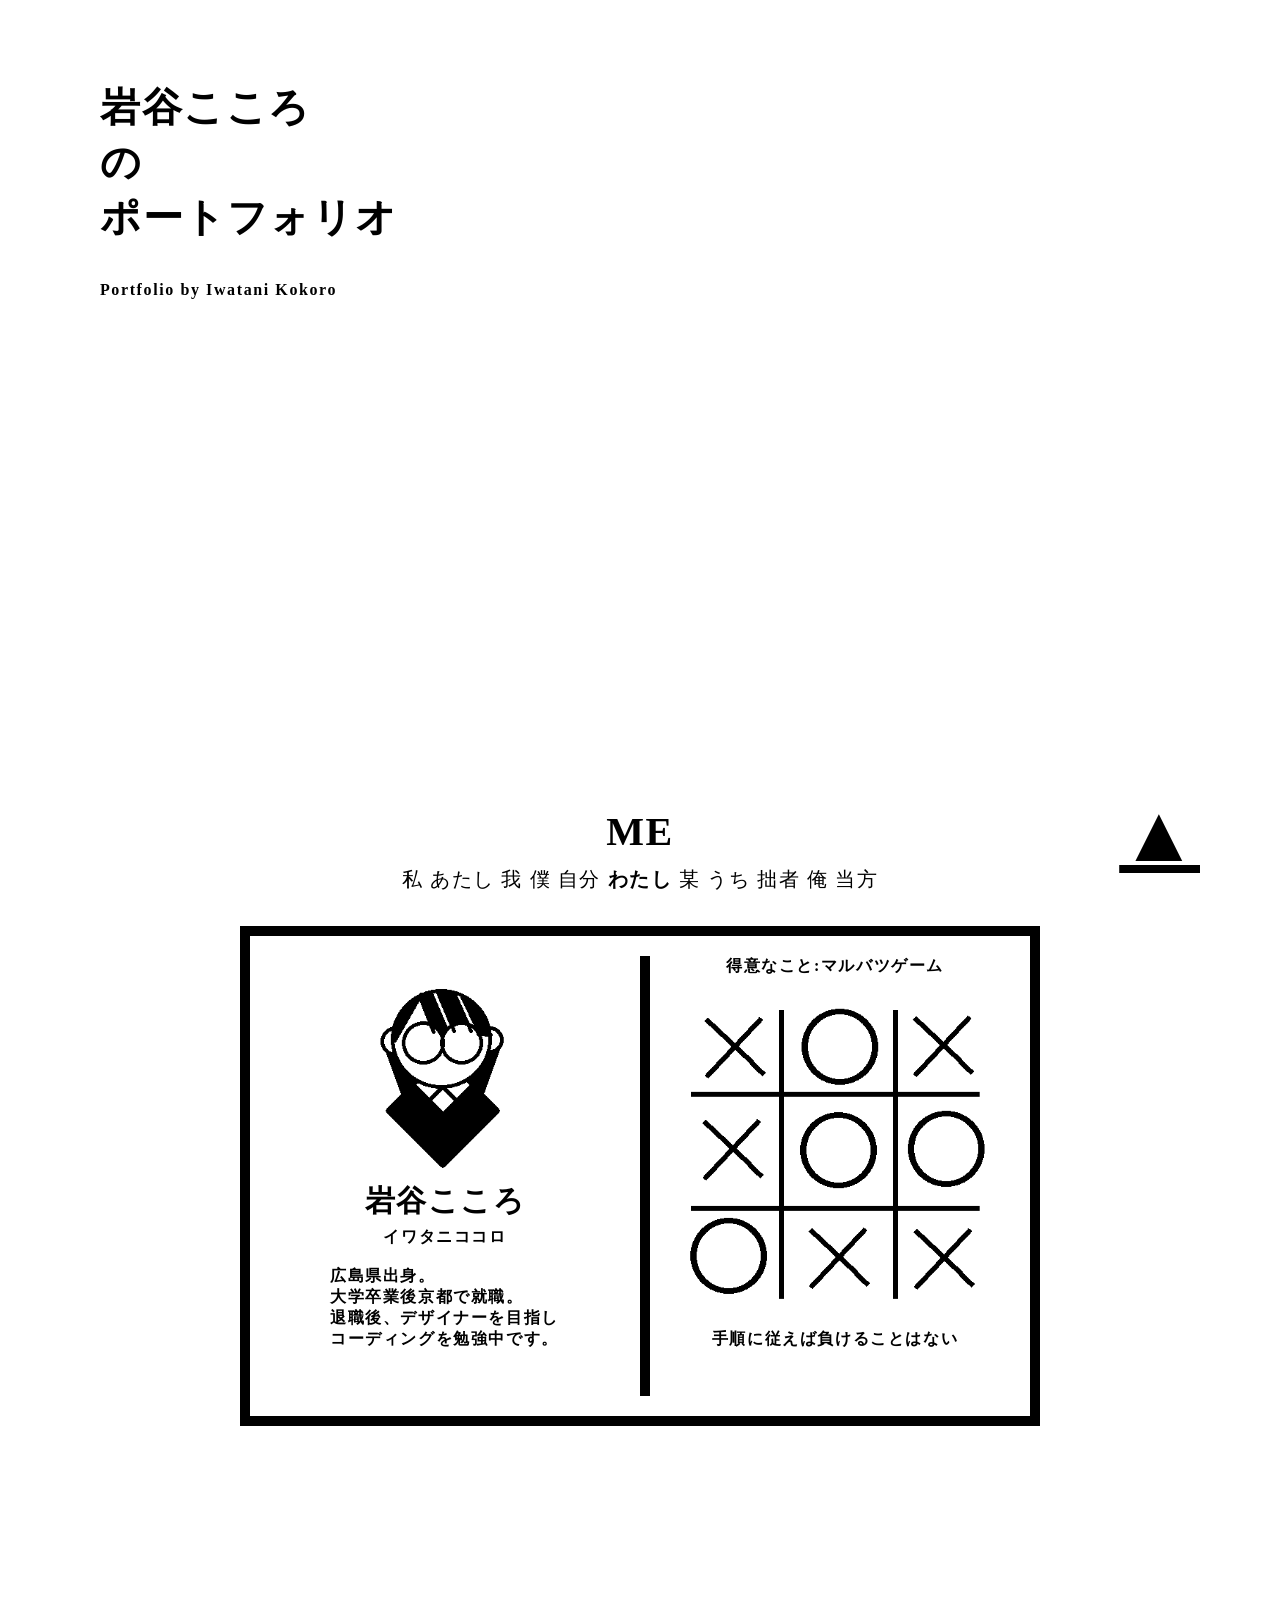
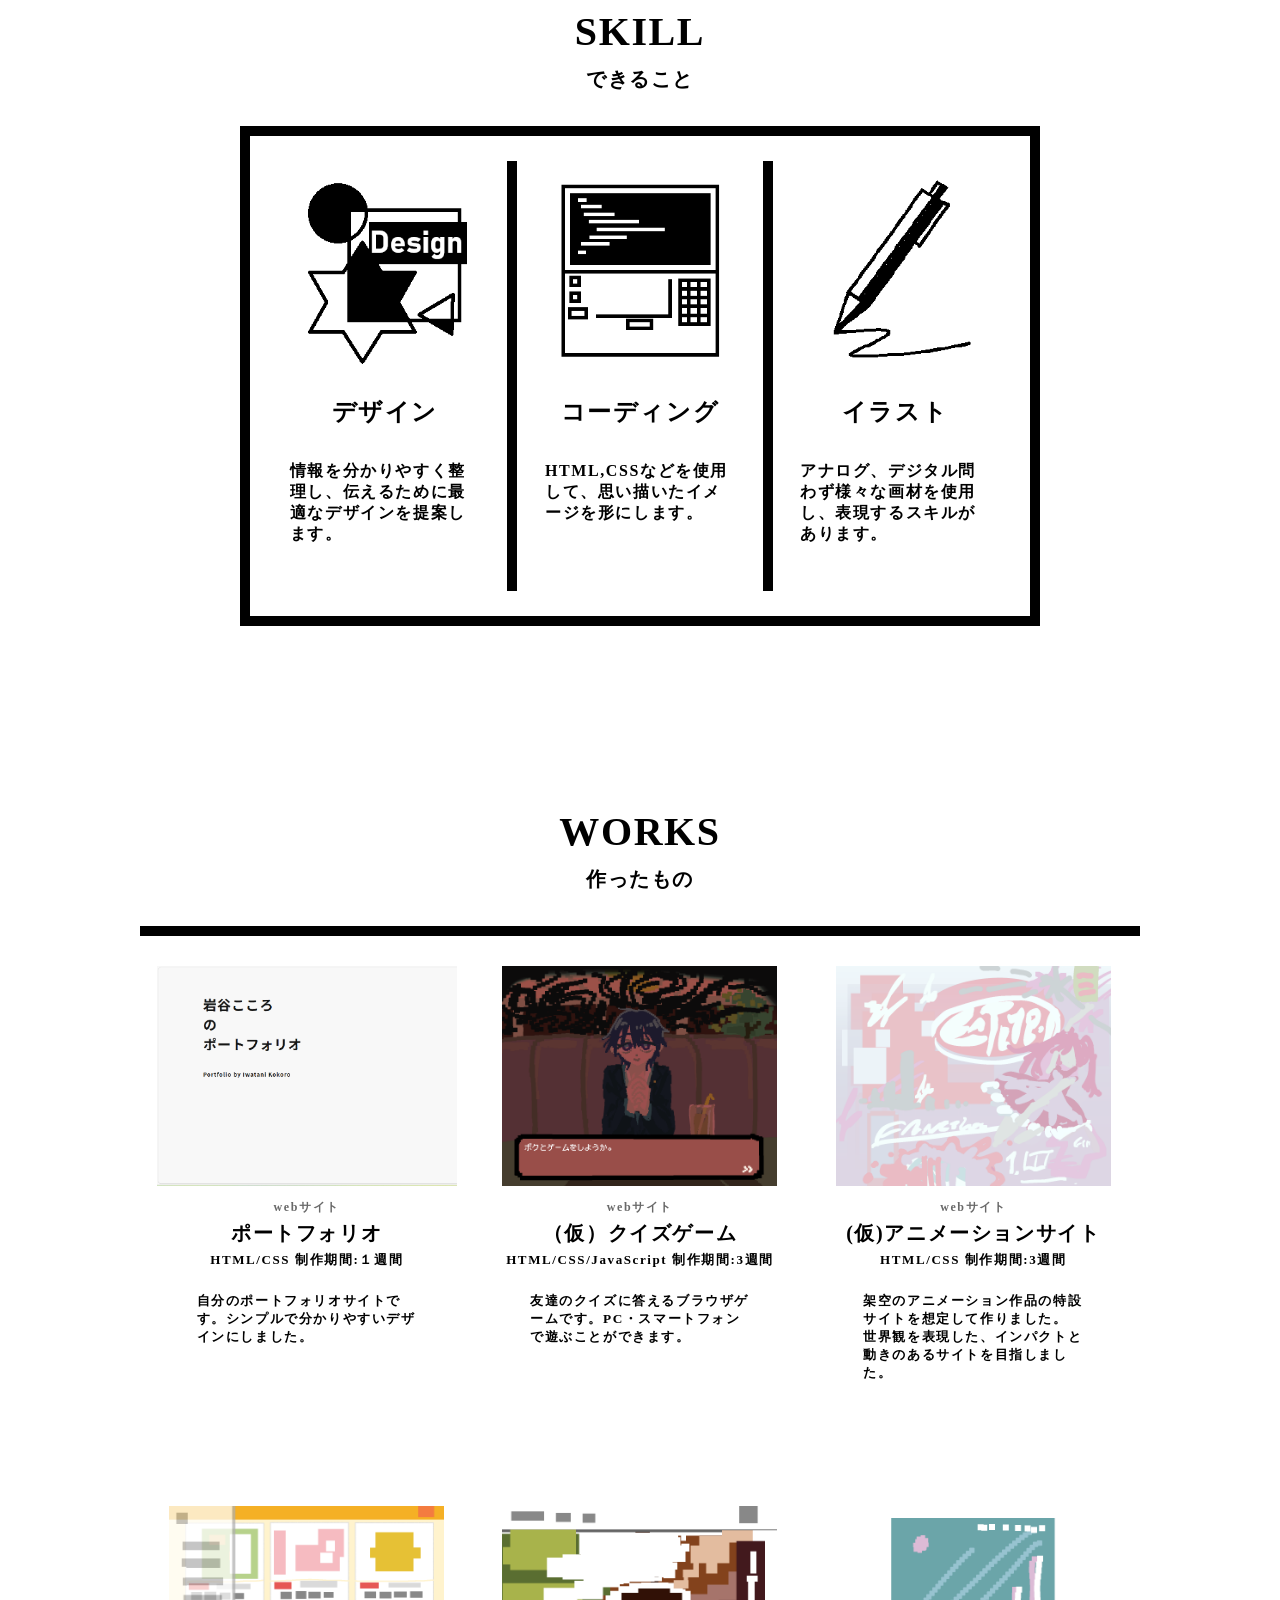
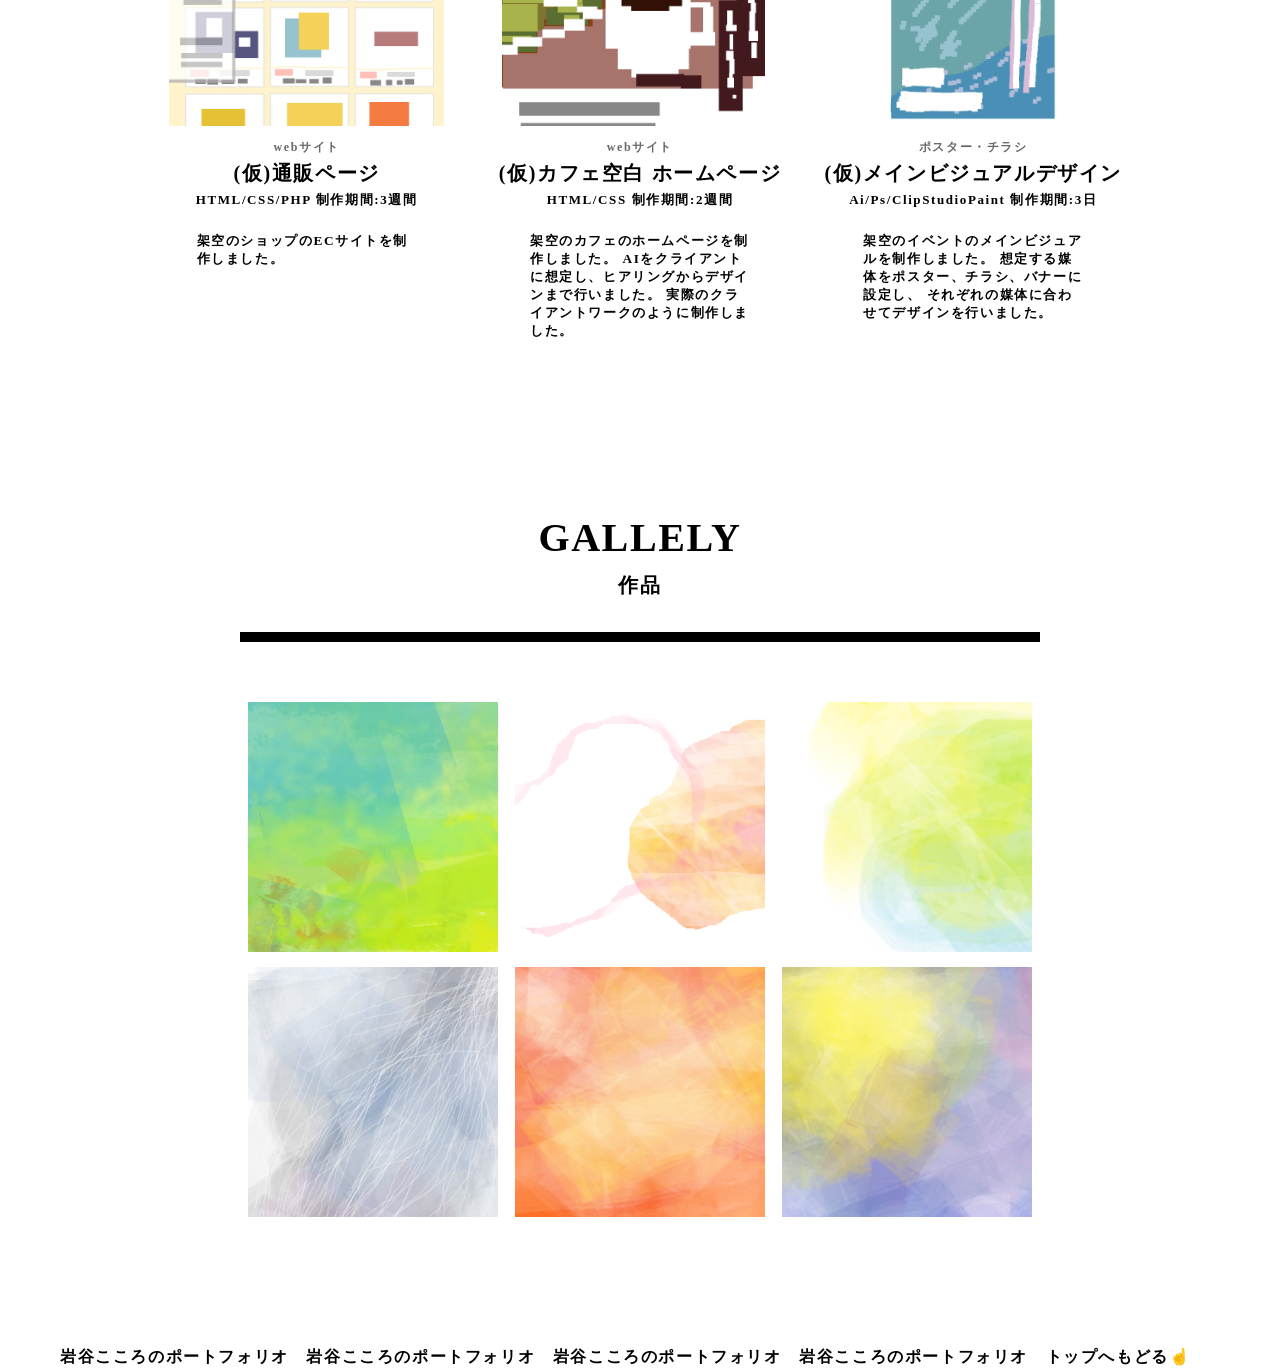
==== commit 8b587b5d: "Add files via upload" ====
--- a/02_homepage/index.html
+++ b/02_homepage/index.html
@@ -306,7 +306,7 @@
 
                 <div class="box9">
                     <div class="box10">
-                        <img src="image/img04.png" height="100%">
+                        <img src="image/img04.png" height="150%">
                     </div>
 
                     <div class="box10">
